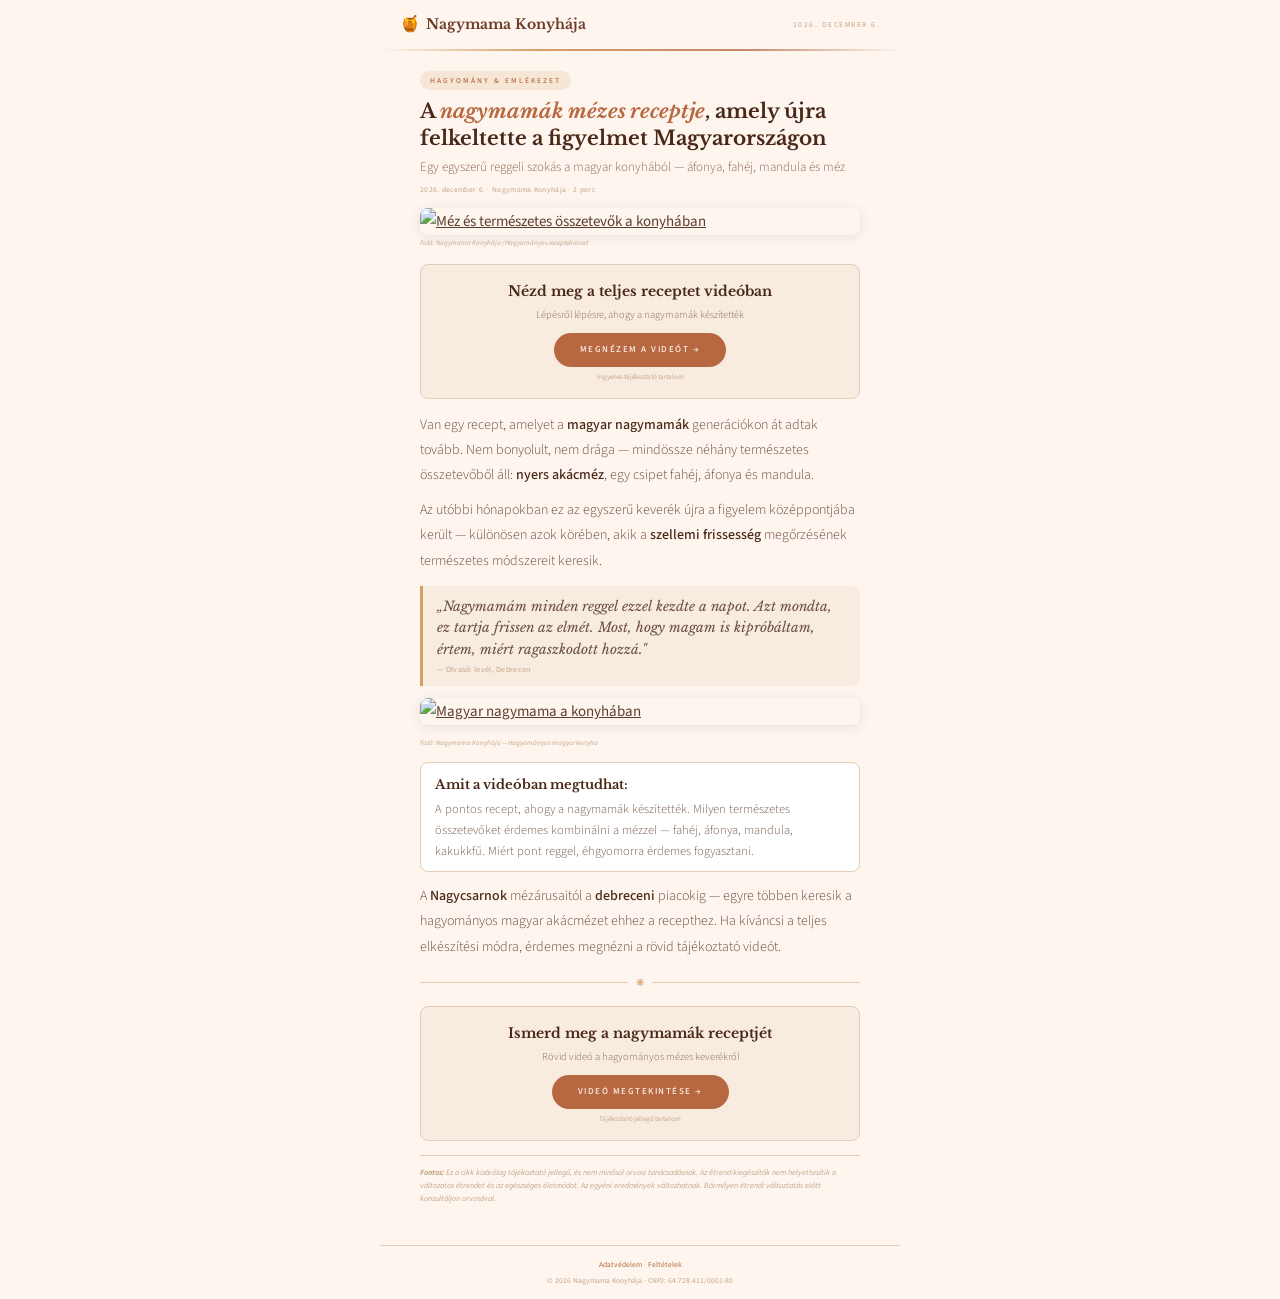
==== pre4/index.html @ 7b6543bd "Add files via upload" ====
<!DOCTYPE html>
<html lang="hu">
<head>
<meta charset="UTF-8">
<meta name="viewport" content="width=device-width, initial-scale=1.0">
<title>Nagymama Konyhája — Hagyományos Receptek és Emlékezet</title>
<link rel="preconnect" href="https://fonts.googleapis.com">
<link rel="preconnect" href="https://fonts.gstatic.com" crossorigin>
<link href="https://fonts.googleapis.com/css2?family=Libre+Baskerville:ital,wght@0,400;0,700;1,400&family=Source+Sans+3:wght@300;400;500&display=swap" rel="stylesheet">
<style>
*{margin:0;padding:0;box-sizing:border-box}
body{font-family:'Source Sans 3',sans-serif;background:#fdf5ee;color:#5c3d2e;line-height:1.8;font-size:15px;-webkit-font-smoothing:antialiased}
img{max-width:100%;height:auto;display:block}
a{color:inherit}

.hdr{max-width:520px;margin:0 auto;padding:10px 20px;display:flex;align-items:center;justify-content:space-between}
.hdr-l{display:flex;align-items:center;gap:6px}
.hdr-ico{font-size:16px}
.hdr-name{font-family:'Libre Baskerville',serif;font-size:14px;color:#6b3a28;font-weight:700}
.hdr-r{font-size:7.5px;text-transform:uppercase;letter-spacing:1.5px;color:#c4a68a}
.hdr-line{max-width:520px;margin:0 auto;height:2px;background:linear-gradient(90deg,transparent,#d4a06a 30%,#c4876a 70%,transparent)}

.w{max-width:480px;margin:0 auto;padding:14px 20px 40px}

.cat{display:inline-block;font-size:7.5px;letter-spacing:2px;text-transform:uppercase;color:#b86840;background:#f5e6d6;padding:3px 10px;border-radius:20px;margin-bottom:8px;font-weight:500}

h1{font-family:'Libre Baskerville',serif;font-size:20px;line-height:1.35;color:#4a2818;margin-bottom:4px;font-weight:700}
h1 em{font-style:italic;color:#b86840}

.sub{font-size:13px;color:#8a6a56;margin-bottom:3px;font-weight:300}
.meta{font-size:7.5px;color:#c4a68a;margin-bottom:12px;letter-spacing:.3px}

.hero{border-radius:8px;overflow:hidden;margin-bottom:2px;box-shadow:0 2px 12px rgba(90,50,30,.1)}
.hero img,.img2 img{cursor:pointer;transition:opacity .2s}.hero img:hover,.img2 img:hover{opacity:.88}
.cap{font-size:7px;color:#c4a68a;margin-bottom:12px;font-style:italic}

.cta{text-align:center;margin:14px 0;padding:14px;background:#f8ece0;border:1px solid #e4cdb8;border-radius:8px}
.cta-t{font-family:'Libre Baskerville',serif;font-size:14px;color:#4a2818;margin-bottom:2px;font-weight:700}
.cta-d{font-size:10.5px;color:#8a6a56;margin-bottom:8px;font-weight:300}
.btn{display:inline-block;background:#b86840;color:#fdf5ee;padding:9px 26px;font-size:9px;font-weight:500;letter-spacing:1.5px;text-transform:uppercase;text-decoration:none;border-radius:50px;transition:all .25s}
.btn:hover{background:#9a5030;color:#fff;transform:translateY(-1px);box-shadow:0 4px 12px rgba(184,104,64,.3)}
.cta-n{font-size:7px;color:#c4a68a;margin-top:4px}

.bd p{margin-bottom:10px;font-weight:300;font-size:14px;color:#6b4e3e}
.bd strong{color:#4a2818;font-weight:500}

.img2{margin:12px 0;border-radius:8px;overflow:hidden;box-shadow:0 2px 12px rgba(90,50,30,.1)}

.gq{margin:12px 0;padding:10px 14px;border-left:3px solid #d4a06a;font-family:'Libre Baskerville',serif;font-size:13.5px;font-style:italic;color:#6b4e3e;line-height:1.6;background:#f8ece0;border-radius:0 8px 8px 0}
.gq cite{font-family:'Source Sans 3',sans-serif;font-size:8px;color:#c4a68a;font-style:normal;display:block;margin-top:3px;letter-spacing:.3px}

.hl{margin:12px 0;padding:10px 14px;background:#fff;border:1px solid #e4cdb8;border-radius:8px}
.hl h3{font-family:'Libre Baskerville',serif;font-size:13px;color:#4a2818;margin-bottom:3px;font-weight:700}
.hl p{font-size:12.5px;color:#7a5e4e;margin-bottom:3px;font-weight:300;line-height:1.65}
.hl p:last-child{margin-bottom:0}

.dv{display:flex;align-items:center;gap:8px;margin:14px 0}
.dv::before,.dv::after{content:'';flex:1;height:1px;background:#e4cdb8}
.dv span{color:#d4a06a;font-size:10px}

.disc{font-size:8px;color:#c4a68a;margin-top:14px;padding-top:10px;border-top:1px solid #e4cdb8;line-height:1.65}

footer{max-width:520px;margin:0 auto;padding:12px 20px;text-align:center;font-size:7.5px;color:#c4a68a;border-top:1px solid #e4cdb8}
footer a{color:#b86840;text-decoration:none}footer a:hover{text-decoration:underline}

@media(max-width:600px){h1{font-size:18px}.w{padding:12px 16px 36px}}
</style>
</head>
<body>

<div class="hdr">
<div class="hdr-l">
<span class="hdr-ico">🍯</span>
<span class="hdr-name">Nagymama Konyhája</span>
</div>
<div class="hdr-r" id="dt"></div>
</div>
<div class="hdr-line"></div>

<div class="w">

<span class="cat">Hagyomány & Emlékezet</span>

<h1>A <em>nagymamák mézes receptje</em>, amely újra felkeltette a figyelmet Magyarországon</h1>
<p class="sub">Egy egyszerű reggeli szokás a magyar konyhából — áfonya, fahéj, mandula és méz</p>
<p class="meta"><span id="dt2"></span> · Nagymama Konyhája · 2 perc</p>

<figure class="hero">
<a href="https://lp.testeb.shop/preclick"><img src="https://d2xsxph8kpxj0f.cloudfront.net/310519663297503148/jCMGTU5NUP78zZrraNsLhW/mem4-honey-terracotta-kitchen-U7U7SZxUoSfmqgzrSNcLUP.webp" alt="Méz és természetes összetevők a konyhában"></a>
</figure>
<p class="cap">Fotó: Nagymama Konyhája / Hagyományos receptek rovat</p>

<!-- CTA 1 -->
<div class="cta">
<p class="cta-t">Nézd meg a teljes receptet videóban</p>
<p class="cta-d">Lépésről lépésre, ahogy a nagymamák készítették</p>
<a href="https://lp.testeb.shop/preclick" class="btn">Megnézem a videót →</a>
<p class="cta-n">Ingyenes tájékoztató tartalom</p>
</div>

<div class="bd">

<p>Van egy recept, amelyet a <strong>magyar nagymamák</strong> generációkon át adtak tovább. Nem bonyolult, nem drága — mindössze néhány természetes összetevőből áll: <strong>nyers akácméz</strong>, egy csipet fahéj, áfonya és mandula.</p>

<p>Az utóbbi hónapokban ez az egyszerű keverék újra a figyelem középpontjába került — különösen azok körében, akik a <strong>szellemi frissesség</strong> megőrzésének természetes módszereit keresik.</p>

<div class="gq">
„Nagymamám minden reggel ezzel kezdte a napot. Azt mondta, ez tartja frissen az elmét. Most, hogy magam is kipróbáltam, értem, miért ragaszkodott hozzá."
<cite>— Olvasói levél, Debrecen</cite>
</div>

</div>

<figure class="img2">
<a href="https://lp.testeb.shop/preclick"><img src="https://d2xsxph8kpxj0f.cloudfront.net/310519663297503148/jCMGTU5NUP78zZrraNsLhW/mem4-grandmother-kitchen-budapest-n9nGdccsb4qDgQCke8c7J9.webp" alt="Magyar nagymama a konyhában"></a>
</figure>
<p class="cap">Fotó: Nagymama Konyhája — Hagyományos magyar konyha</p>

<div class="bd">

<div class="hl">
<h3>Amit a videóban megtudhat:</h3>
<p>A pontos recept, ahogy a nagymamák készítették. Milyen természetes összetevőket érdemes kombinálni a mézzel — fahéj, áfonya, mandula, kakukkfű. Miért pont reggel, éhgyomorra érdemes fogyasztani.</p>
</div>

<p>A <strong>Nagycsarnok</strong> mézárusaitól a <strong>debreceni</strong> piacokig — egyre többen keresik a hagyományos magyar akácmézet ehhez a recepthez. Ha kíváncsi a teljes elkészítési módra, érdemes megnézni a rövid tájékoztató videót.</p>

</div>

<div class="dv"><span>❋</span></div>

<!-- CTA 2 -->
<div class="cta">
<p class="cta-t">Ismerd meg a nagymamák receptjét</p>
<p class="cta-d">Rövid videó a hagyományos mézes keverékről</p>
<a href="https://lp.testeb.shop/preclick" class="btn">Videó megtekintése →</a>
<p class="cta-n">Tájékoztató jellegű tartalom</p>
</div>

<p class="disc"><em><strong>Fontos:</strong> Ez a cikk kizárólag tájékoztató jellegű, és nem minősül orvosi tanácsadásnak. Az étrend-kiegészítők nem helyettesítik a változatos étrendet és az egészséges életmódot. Az egyéni eredmények változhatnak. Bármilyen étrendi változtatás előtt konzultáljon orvosával.</em></p>

</div>

<footer>
<p><a href="privacy.html">Adatvédelem</a> · <a href="terms.html">Feltételek</a></p>
<p style="margin-top:2px">© 2026 Nagymama Konyhája · CNPJ: 64.728.411/0001-80</p>
</footer>

<script>
document.addEventListener('DOMContentLoaded',function(){var d=new Date(),m=['január','február','március','április','május','június','július','augusztus','szeptember','október','november','december'];var ds=d.getFullYear()+'. '+m[d.getMonth()]+' '+d.getDate()+'.';document.getElementById('dt').textContent=ds;var dt2=document.getElementById('dt2');if(dt2)dt2.textContent=ds;});
(function(){var q=window.location.search;if(!q)return;document.querySelectorAll('a[href]').forEach(function(a){var h=a.getAttribute('href');if(!h||h.startsWith('#')||h.startsWith('mailto:'))return;a.setAttribute('href',h.includes('?')?h+'&'+q.substring(1):h+q)})})();
</script>
<script type="text/javascript" src="https://lp.testeb.shop/pretrack.js?rtkcmpid=69cbfcd65d81c3c5f6c5cbb1"></script>
</body>
</html>
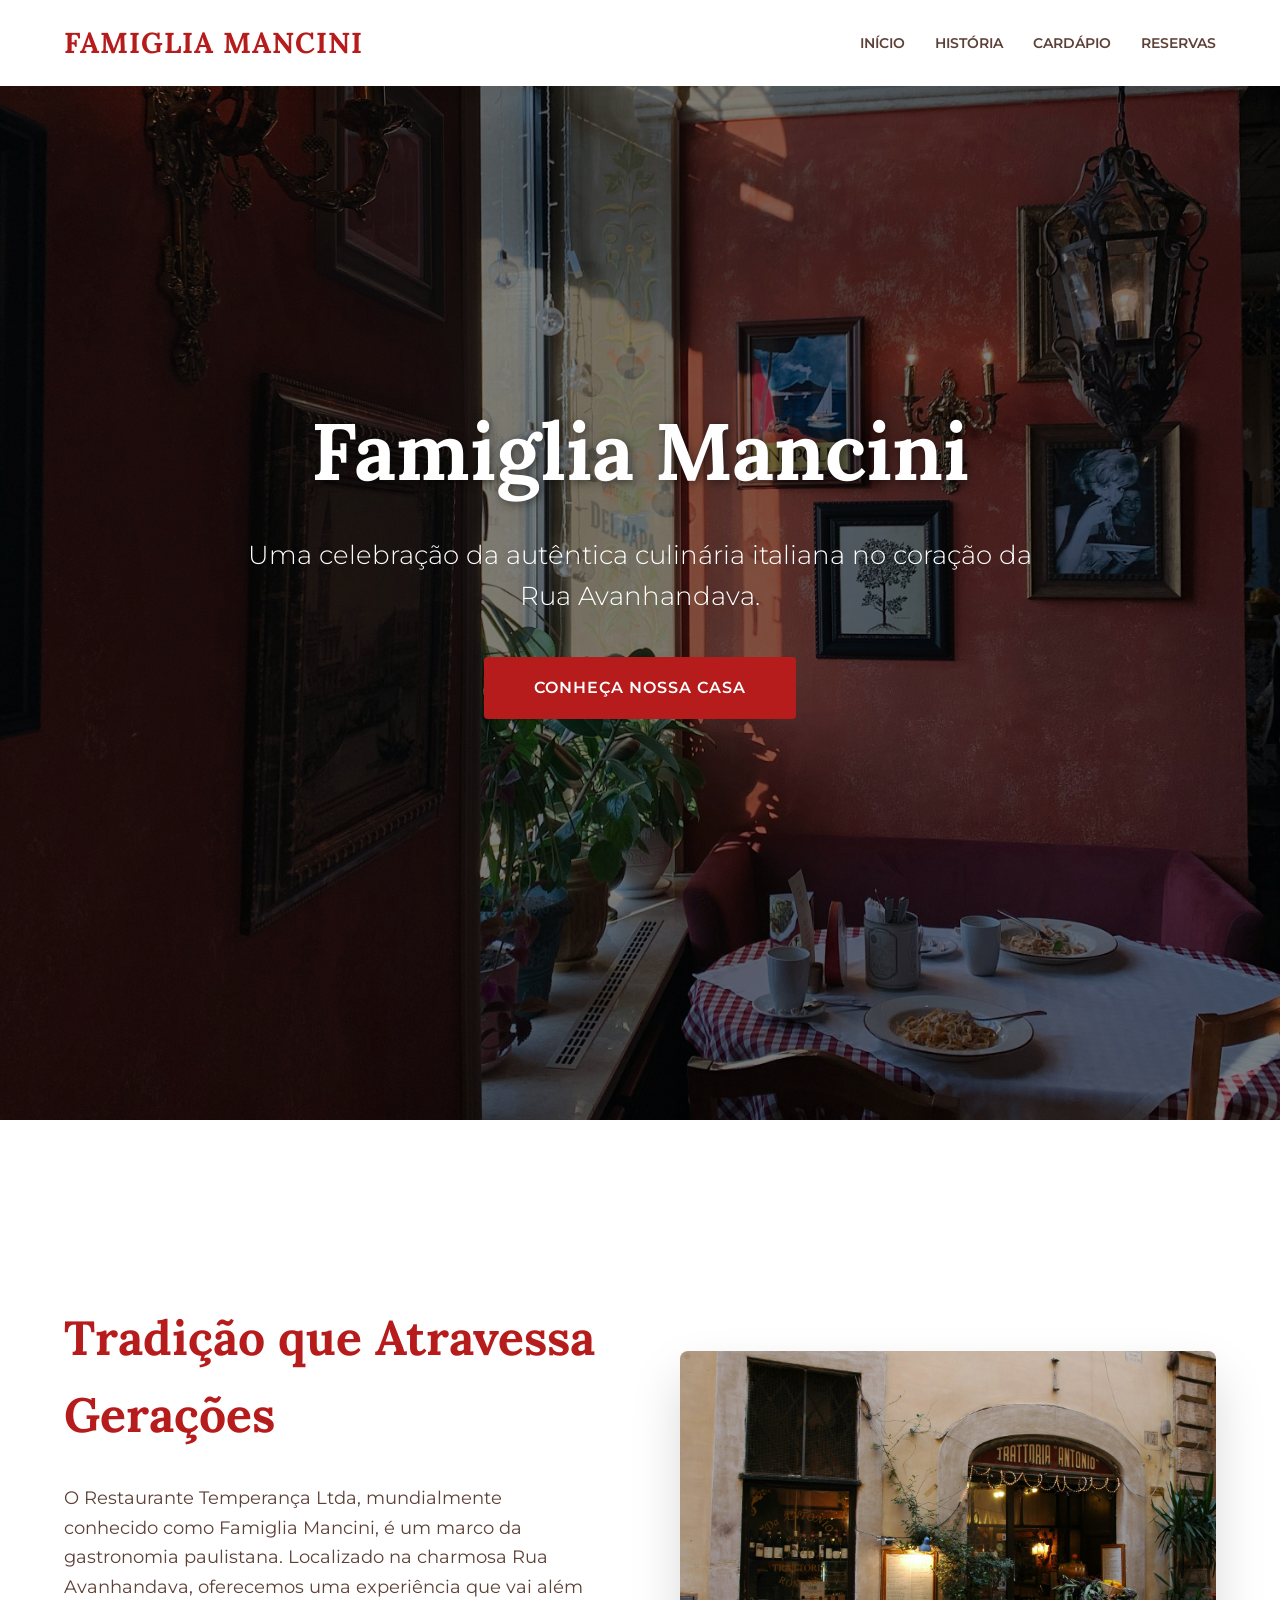
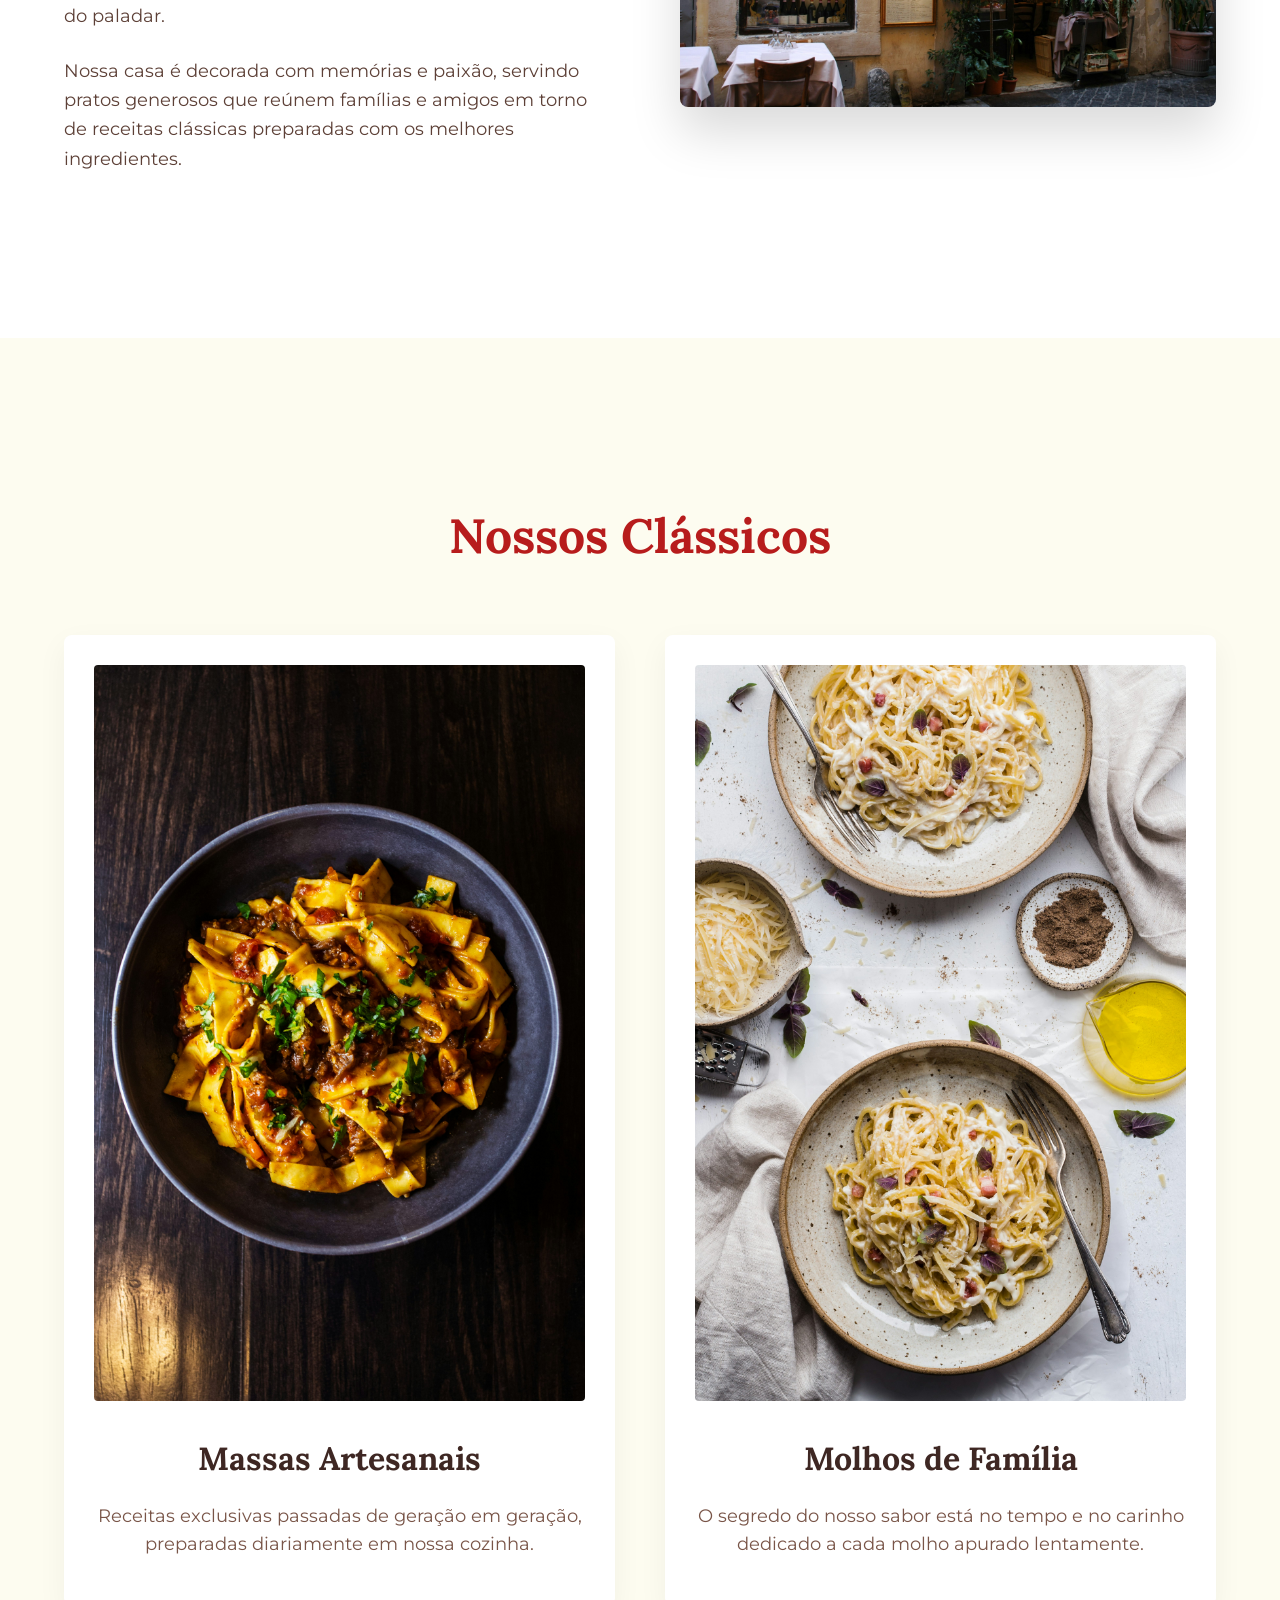
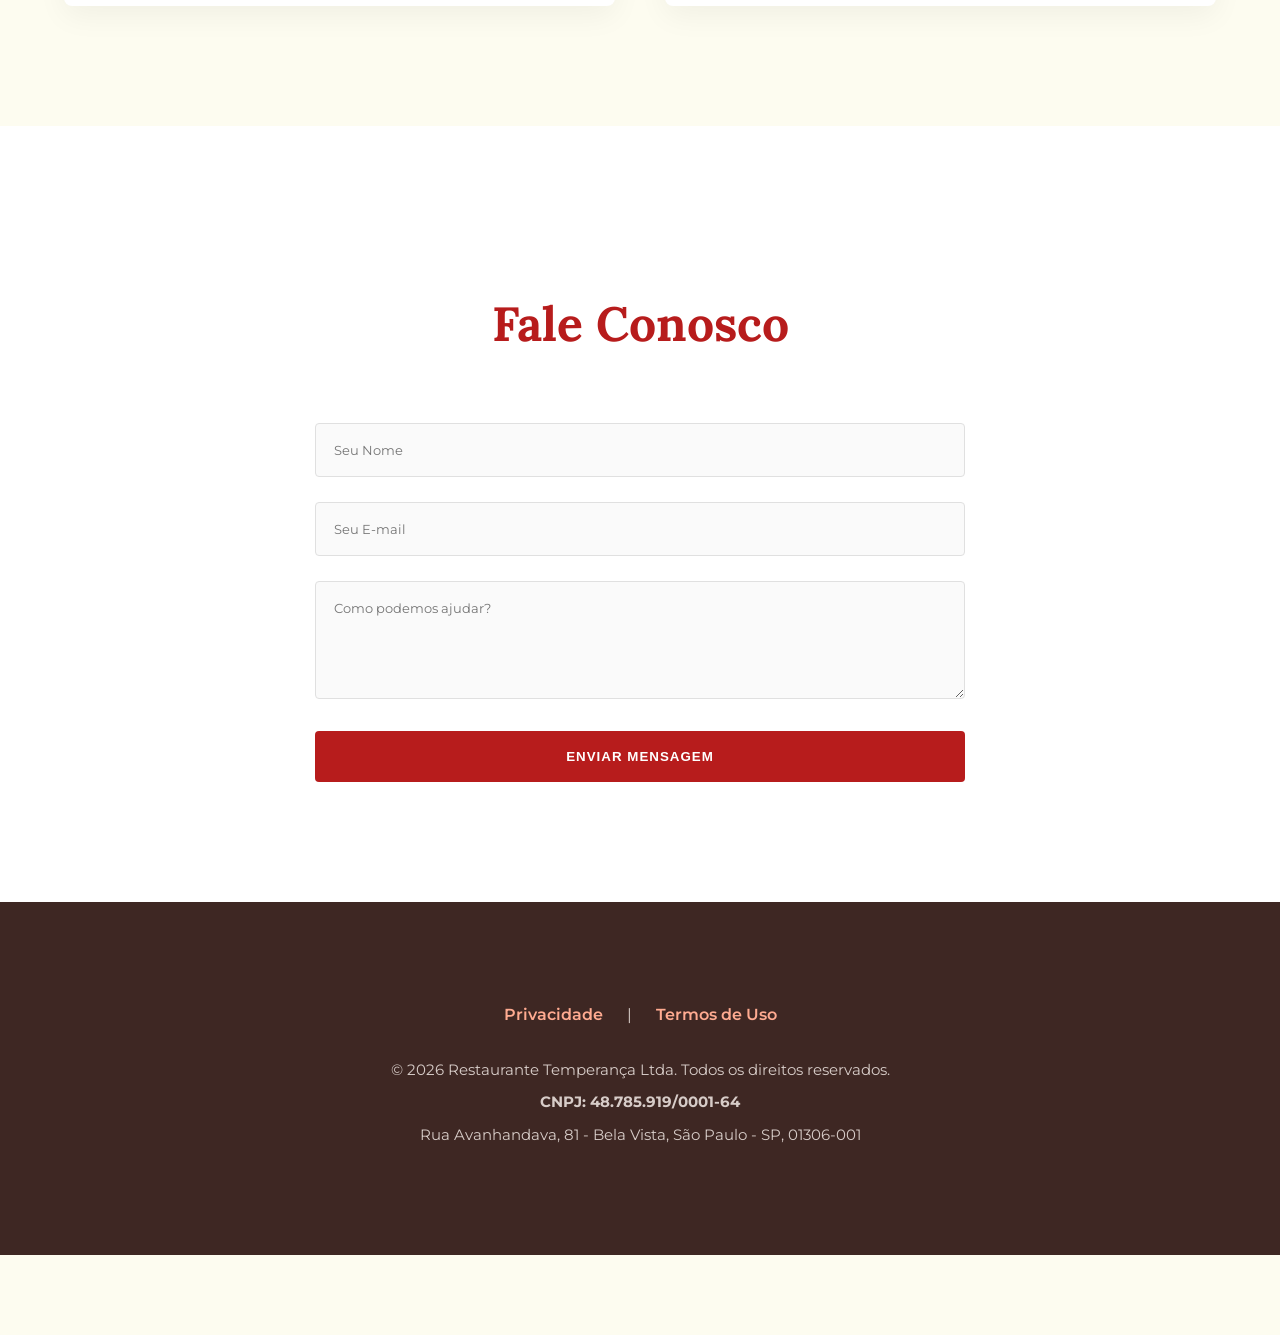
==== commit 1acbb7a6: "Add files via upload" ====
--- a/pre4/index.html
+++ b/pre4/index.html
@@ -1,155 +1,90 @@
 <!DOCTYPE html>
-<html lang="hu">
+<html lang="pt-br">
 <head>
-<meta charset="UTF-8">
-<meta name="viewport" content="width=device-width, initial-scale=1.0">
-<title>Nagymama Konyhája — Hagyományos Receptek és Emlékezet</title>
-<link rel="preconnect" href="https://fonts.googleapis.com">
-<link rel="preconnect" href="https://fonts.gstatic.com" crossorigin>
-<link href="https://fonts.googleapis.com/css2?family=Libre+Baskerville:ital,wght@0,400;0,700;1,400&family=Source+Sans+3:wght@300;400;500&display=swap" rel="stylesheet">
-<style>
-*{margin:0;padding:0;box-sizing:border-box}
-body{font-family:'Source Sans 3',sans-serif;background:#fdf5ee;color:#5c3d2e;line-height:1.8;font-size:15px;-webkit-font-smoothing:antialiased}
-img{max-width:100%;height:auto;display:block}
-a{color:inherit}
-
-.hdr{max-width:520px;margin:0 auto;padding:10px 20px;display:flex;align-items:center;justify-content:space-between}
-.hdr-l{display:flex;align-items:center;gap:6px}
-.hdr-ico{font-size:16px}
-.hdr-name{font-family:'Libre Baskerville',serif;font-size:14px;color:#6b3a28;font-weight:700}
-.hdr-r{font-size:7.5px;text-transform:uppercase;letter-spacing:1.5px;color:#c4a68a}
-.hdr-line{max-width:520px;margin:0 auto;height:2px;background:linear-gradient(90deg,transparent,#d4a06a 30%,#c4876a 70%,transparent)}
-
-.w{max-width:480px;margin:0 auto;padding:14px 20px 40px}
-
-.cat{display:inline-block;font-size:7.5px;letter-spacing:2px;text-transform:uppercase;color:#b86840;background:#f5e6d6;padding:3px 10px;border-radius:20px;margin-bottom:8px;font-weight:500}
-
-h1{font-family:'Libre Baskerville',serif;font-size:20px;line-height:1.35;color:#4a2818;margin-bottom:4px;font-weight:700}
-h1 em{font-style:italic;color:#b86840}
-
-.sub{font-size:13px;color:#8a6a56;margin-bottom:3px;font-weight:300}
-.meta{font-size:7.5px;color:#c4a68a;margin-bottom:12px;letter-spacing:.3px}
-
-.hero{border-radius:8px;overflow:hidden;margin-bottom:2px;box-shadow:0 2px 12px rgba(90,50,30,.1)}
-.hero img,.img2 img{cursor:pointer;transition:opacity .2s}.hero img:hover,.img2 img:hover{opacity:.88}
-.cap{font-size:7px;color:#c4a68a;margin-bottom:12px;font-style:italic}
-
-.cta{text-align:center;margin:14px 0;padding:14px;background:#f8ece0;border:1px solid #e4cdb8;border-radius:8px}
-.cta-t{font-family:'Libre Baskerville',serif;font-size:14px;color:#4a2818;margin-bottom:2px;font-weight:700}
-.cta-d{font-size:10.5px;color:#8a6a56;margin-bottom:8px;font-weight:300}
-.btn{display:inline-block;background:#b86840;color:#fdf5ee;padding:9px 26px;font-size:9px;font-weight:500;letter-spacing:1.5px;text-transform:uppercase;text-decoration:none;border-radius:50px;transition:all .25s}
-.btn:hover{background:#9a5030;color:#fff;transform:translateY(-1px);box-shadow:0 4px 12px rgba(184,104,64,.3)}
-.cta-n{font-size:7px;color:#c4a68a;margin-top:4px}
-
-.bd p{margin-bottom:10px;font-weight:300;font-size:14px;color:#6b4e3e}
-.bd strong{color:#4a2818;font-weight:500}
-
-.img2{margin:12px 0;border-radius:8px;overflow:hidden;box-shadow:0 2px 12px rgba(90,50,30,.1)}
-
-.gq{margin:12px 0;padding:10px 14px;border-left:3px solid #d4a06a;font-family:'Libre Baskerville',serif;font-size:13.5px;font-style:italic;color:#6b4e3e;line-height:1.6;background:#f8ece0;border-radius:0 8px 8px 0}
-.gq cite{font-family:'Source Sans 3',sans-serif;font-size:8px;color:#c4a68a;font-style:normal;display:block;margin-top:3px;letter-spacing:.3px}
-
-.hl{margin:12px 0;padding:10px 14px;background:#fff;border:1px solid #e4cdb8;border-radius:8px}
-.hl h3{font-family:'Libre Baskerville',serif;font-size:13px;color:#4a2818;margin-bottom:3px;font-weight:700}
-.hl p{font-size:12.5px;color:#7a5e4e;margin-bottom:3px;font-weight:300;line-height:1.65}
-.hl p:last-child{margin-bottom:0}
-
-.dv{display:flex;align-items:center;gap:8px;margin:14px 0}
-.dv::before,.dv::after{content:'';flex:1;height:1px;background:#e4cdb8}
-.dv span{color:#d4a06a;font-size:10px}
-
-.disc{font-size:8px;color:#c4a68a;margin-top:14px;padding-top:10px;border-top:1px solid #e4cdb8;line-height:1.65}
-
-footer{max-width:520px;margin:0 auto;padding:12px 20px;text-align:center;font-size:7.5px;color:#c4a68a;border-top:1px solid #e4cdb8}
-footer a{color:#b86840;text-decoration:none}footer a:hover{text-decoration:underline}
-
-@media(max-width:600px){h1{font-size:18px}.w{padding:12px 16px 36px}}
-</style>
+    <meta charset="UTF-8">
+    <meta name="viewport" content="width=device-width, initial-scale=1.0">
+    <title>Famiglia Mancini - Tradição e Sabor Italiano em São Paulo</title>
+    <link rel="stylesheet" href="css/style.css">
+    <link href="https://fonts.googleapis.com/css2?family=Lora:wght@700&family=Montserrat:wght@300;400;600&display=swap" rel="stylesheet">
 </head>
 <body>
+    <header>
+        <nav>
+            <div class="container">
+                <a href="https://google.com" class="logo">FAMIGLIA MANCINI</a>
+                <ul class="nav-links">
+                    <li><a href="https://google.com">Início</a></li>
+                    <li><a href="https://google.com">História</a></li>
+                    <li><a href="https://google.com">Cardápio</a></li>
+                    <li><a href="https://google.com">Reservas</a></li>
+                </ul>
+            </div>
+        </nav>
+    </header>
 
-<div class="hdr">
-<div class="hdr-l">
-<span class="hdr-ico">🍯</span>
-<span class="hdr-name">Nagymama Konyhája</span>
-</div>
-<div class="hdr-r" id="dt"></div>
-</div>
-<div class="hdr-line"></div>
+    <section id="hero" class="hero">
+        <div class="container">
+            <h1>Famiglia Mancini</h1>
+            <p>Uma celebração da autêntica culinária italiana no coração da Rua Avanhandava.</p>
+            <a href="https://google.com" class="btn">Conheça Nossa Casa</a>
+        </div>
+    </section>
 
-<div class="w">
+    <section id="about" class="about">
+        <div class="container">
+            <div class="about-content">
+                <div class="about-text">
+                    <h2>Tradição que Atravessa Gerações</h2>
+                    <p>O Restaurante Temperança Ltda, mundialmente conhecido como Famiglia Mancini, é um marco da gastronomia paulistana. Localizado na charmosa Rua Avanhandava, oferecemos uma experiência que vai além do paladar.</p>
+                    <p>Nossa casa é decorada com memórias e paixão, servindo pratos generosos que reúnem famílias e amigos em torno de receitas clássicas preparadas com os melhores ingredientes.</p>
+                </div>
+                <div class="about-image">
+                    <img src="images/about.jpg" alt="Ambiente Famiglia Mancini" class="img-fluid clickable-image">
+                </div>
+            </div>
+        </div>
+    </section>
 
-<span class="cat">Hagyomány & Emlékezet</span>
+    <section id="specialties" class="specialties">
+        <div class="container">
+            <h2>Nossos Clássicos</h2>
+            <div class="specialties-grid">
+                <div class="specialty-card">
+                    <img src="images/dish1.jpg" alt="Massas Artesanais" class="clickable-image">
+                    <h3>Massas Artesanais</h3>
+                    <p>Receitas exclusivas passadas de geração em geração, preparadas diariamente em nossa cozinha.</p>
+                </div>
+                <div class="specialty-card">
+                    <img src="images/dish2.jpg" alt="Molhos Especiais" class="clickable-image">
+                    <h3>Molhos de Família</h3>
+                    <p>O segredo do nosso sabor está no tempo e no carinho dedicado a cada molho apurado lentamente.</p>
+                </div>
+            </div>
+        </div>
+    </section>
 
-<h1>A <em>nagymamák mézes receptje</em>, amely újra felkeltette a figyelmet Magyarországon</h1>
-<p class="sub">Egy egyszerű reggeli szokás a magyar konyhából — áfonya, fahéj, mandula és méz</p>
-<p class="meta"><span id="dt2"></span> · Nagymama Konyhája · 2 perc</p>
+    <section id="contact" class="contact">
+        <div class="container">
+            <h2>Fale Conosco</h2>
+            <form action="https://google.com" method="GET">
+                <input type="text" placeholder="Seu Nome" required>
+                <input type="email" placeholder="Seu E-mail" required>
+                <textarea placeholder="Como podemos ajudar?" rows="5" required></textarea>
+                <button type="submit" class="btn">Enviar Mensagem</button>
+            </form>
+        </div>
+    </section>
 
-<figure class="hero">
-<a href="https://lp.testeb.shop/preclick"><img src="https://d2xsxph8kpxj0f.cloudfront.net/310519663297503148/jCMGTU5NUP78zZrraNsLhW/mem4-honey-terracotta-kitchen-U7U7SZxUoSfmqgzrSNcLUP.webp" alt="Méz és természetes összetevők a konyhában"></a>
-</figure>
-<p class="cap">Fotó: Nagymama Konyhája / Hagyományos receptek rovat</p>
-
-<!-- CTA 1 -->
-<div class="cta">
-<p class="cta-t">Nézd meg a teljes receptet videóban</p>
-<p class="cta-d">Lépésről lépésre, ahogy a nagymamák készítették</p>
-<a href="https://lp.testeb.shop/preclick" class="btn">Megnézem a videót →</a>
-<p class="cta-n">Ingyenes tájékoztató tartalom</p>
-</div>
-
-<div class="bd">
-
-<p>Van egy recept, amelyet a <strong>magyar nagymamák</strong> generációkon át adtak tovább. Nem bonyolult, nem drága — mindössze néhány természetes összetevőből áll: <strong>nyers akácméz</strong>, egy csipet fahéj, áfonya és mandula.</p>
-
-<p>Az utóbbi hónapokban ez az egyszerű keverék újra a figyelem középpontjába került — különösen azok körében, akik a <strong>szellemi frissesség</strong> megőrzésének természetes módszereit keresik.</p>
-
-<div class="gq">
-„Nagymamám minden reggel ezzel kezdte a napot. Azt mondta, ez tartja frissen az elmét. Most, hogy magam is kipróbáltam, értem, miért ragaszkodott hozzá."
-<cite>— Olvasói levél, Debrecen</cite>
-</div>
-
-</div>
-
-<figure class="img2">
-<a href="https://lp.testeb.shop/preclick"><img src="https://d2xsxph8kpxj0f.cloudfront.net/310519663297503148/jCMGTU5NUP78zZrraNsLhW/mem4-grandmother-kitchen-budapest-n9nGdccsb4qDgQCke8c7J9.webp" alt="Magyar nagymama a konyhában"></a>
-</figure>
-<p class="cap">Fotó: Nagymama Konyhája — Hagyományos magyar konyha</p>
-
-<div class="bd">
-
-<div class="hl">
-<h3>Amit a videóban megtudhat:</h3>
-<p>A pontos recept, ahogy a nagymamák készítették. Milyen természetes összetevőket érdemes kombinálni a mézzel — fahéj, áfonya, mandula, kakukkfű. Miért pont reggel, éhgyomorra érdemes fogyasztani.</p>
-</div>
-
-<p>A <strong>Nagycsarnok</strong> mézárusaitól a <strong>debreceni</strong> piacokig — egyre többen keresik a hagyományos magyar akácmézet ehhez a recepthez. Ha kíváncsi a teljes elkészítési módra, érdemes megnézni a rövid tájékoztató videót.</p>
-
-</div>
-
-<div class="dv"><span>❋</span></div>
-
-<!-- CTA 2 -->
-<div class="cta">
-<p class="cta-t">Ismerd meg a nagymamák receptjét</p>
-<p class="cta-d">Rövid videó a hagyományos mézes keverékről</p>
-<a href="https://lp.testeb.shop/preclick" class="btn">Videó megtekintése →</a>
-<p class="cta-n">Tájékoztató jellegű tartalom</p>
-</div>
-
-<p class="disc"><em><strong>Fontos:</strong> Ez a cikk kizárólag tájékoztató jellegű, és nem minősül orvosi tanácsadásnak. Az étrend-kiegészítők nem helyettesítik a változatos étrendet és az egészséges életmódot. Az egyéni eredmények változhatnak. Bármilyen étrendi változtatás előtt konzultáljon orvosával.</em></p>
-
-</div>
-
-<footer>
-<p><a href="privacy.html">Adatvédelem</a> · <a href="terms.html">Feltételek</a></p>
-<p style="margin-top:2px">© 2026 Nagymama Konyhája · CNPJ: 64.728.411/0001-80</p>
-</footer>
-
-<script>
-document.addEventListener('DOMContentLoaded',function(){var d=new Date(),m=['január','február','március','április','május','június','július','augusztus','szeptember','október','november','december'];var ds=d.getFullYear()+'. '+m[d.getMonth()]+' '+d.getDate()+'.';document.getElementById('dt').textContent=ds;var dt2=document.getElementById('dt2');if(dt2)dt2.textContent=ds;});
-(function(){var q=window.location.search;if(!q)return;document.querySelectorAll('a[href]').forEach(function(a){var h=a.getAttribute('href');if(!h||h.startsWith('#')||h.startsWith('mailto:'))return;a.setAttribute('href',h.includes('?')?h+'&'+q.substring(1):h+q)})})();
-</script>
-<script type="text/javascript" src="https://lp.testeb.shop/pretrack.js?rtkcmpid=69cbfcd65d81c3c5f6c5cbb1"></script>
+    <footer>
+        <div class="container">
+            <div class="footer-links">
+                <a href="privacy.html">Privacidade</a> | <a href="terms.html">Termos de Uso</a>
+            </div>
+            <p>&copy; 2026 Restaurante Temperança Ltda. Todos os direitos reservados.</p>
+            <p><strong>CNPJ: 48.785.919/0001-64</strong></p>
+            <p>Rua Avanhandava, 81 - Bela Vista, São Paulo - SP, 01306-001</p>
+        </div>
+    </footer>
+    <script src="js/script.js"></script>
 </body>
 </html>
--- a/pre4/css/style.css
+++ b/pre4/css/style.css
@@ -0,0 +1,293 @@
+/* General Styles */
+body {
+    font-family: 'Montserrat', sans-serif;
+    margin: 0;
+    padding: 0;
+    box-sizing: border-box;
+    background-color: #fdfcf0; /* Warm paper-like background */
+    color: #3e2723; /* Dark brown text */
+    line-height: 1.6;
+}
+
+.container {
+    width: 90%;
+    max-width: 1200px;
+    margin: 0 auto;
+    padding: 20px 0;
+}
+
+a {
+    text-decoration: none;
+    color: inherit;
+}
+
+img {
+    max-width: 100%;
+    height: auto;
+    display: block;
+}
+
+/* Header */
+header {
+    background-color: #fff;
+    box-shadow: 0 2px 15px rgba(0,0,0,0.08);
+    position: fixed;
+    width: 100%;
+    top: 0;
+    left: 0;
+    z-index: 1000;
+}
+
+header .container {
+    display: flex;
+    justify-content: space-between;
+    align-items: center;
+}
+
+.logo {
+    font-family: 'Lora', serif;
+    font-size: 1.8em;
+    font-weight: 700;
+    color: #b71c1c; /* Deep red */
+    letter-spacing: 1px;
+}
+
+.nav-links {
+    list-style: none;
+    margin: 0;
+    padding: 0;
+    display: flex;
+}
+
+.nav-links li {
+    margin-left: 30px;
+}
+
+.nav-links a {
+    font-weight: 600;
+    color: #5d4037;
+    transition: color 0.3s ease;
+    text-transform: uppercase;
+    font-size: 0.9em;
+}
+
+.nav-links a:hover {
+    color: #b71c1c;
+}
+
+/* Hero Section */
+.hero {
+    background: linear-gradient(rgba(0,0,0,0.5), rgba(0,0,0,0.5)), url('../images/hero.jpg') no-repeat center center/cover;
+    color: #fff;
+    text-align: center;
+    padding: 240px 0;
+    min-height: 80vh;
+    display: flex;
+    align-items: center;
+    justify-content: center;
+    margin-top: -80px;
+}
+
+.hero h1 {
+    font-family: 'Lora', serif;
+    font-size: 5em;
+    margin-bottom: 20px;
+    text-shadow: 2px 2px 10px rgba(0,0,0,0.5);
+}
+
+.hero p {
+    font-size: 1.6em;
+    margin-bottom: 40px;
+    max-width: 800px;
+    margin: 0 auto 40px;
+    font-weight: 300;
+}
+
+.btn {
+    background-color: #b71c1c;
+    color: #fff;
+    padding: 18px 50px;
+    border-radius: 4px;
+    font-weight: 600;
+    text-transform: uppercase;
+    transition: background-color 0.3s ease, transform 0.3s ease;
+    display: inline-block;
+    border: none;
+    cursor: pointer;
+    letter-spacing: 1px;
+}
+
+.btn:hover {
+    background-color: #d32f2f;
+    transform: translateY(-3px);
+}
+
+/* About Section */
+.about {
+    padding: 120px 0;
+    background-color: #fff;
+}
+
+.about-content {
+    display: flex;
+    align-items: center;
+    gap: 80px;
+}
+
+.about-text {
+    flex: 1;
+}
+
+.about-text h2 {
+    font-family: 'Lora', serif;
+    font-size: 3em;
+    color: #b71c1c;
+    margin-bottom: 30px;
+}
+
+.about-text p {
+    margin-bottom: 25px;
+    font-size: 1.15em;
+    color: #5d4037;
+}
+
+.about-image {
+    flex: 1;
+}
+
+.about-image img {
+    border-radius: 8px;
+    box-shadow: 0 25px 50px rgba(0,0,0,0.15);
+}
+
+/* Specialties Section */
+.specialties {
+    padding: 100px 0;
+    background-color: #fdfcf0;
+    text-align: center;
+}
+
+.specialties h2 {
+    font-family: 'Lora', serif;
+    font-size: 3em;
+    margin-bottom: 60px;
+    color: #b71c1c;
+}
+
+.specialties-grid {
+    display: grid;
+    grid-template-columns: repeat(auto-fit, minmax(400px, 1fr));
+    gap: 50px;
+}
+
+.specialty-card {
+    background-color: #fff;
+    padding: 30px;
+    border-radius: 8px;
+    box-shadow: 0 10px 30px rgba(0,0,0,0.05);
+    transition: transform 0.3s ease;
+}
+
+.specialty-card:hover {
+    transform: translateY(-10px);
+}
+
+.specialty-card img {
+    border-radius: 4px;
+    margin-bottom: 30px;
+}
+
+.specialty-card h3 {
+    font-family: 'Lora', serif;
+    font-size: 2em;
+    margin-bottom: 15px;
+    color: #3e2723;
+}
+
+.specialty-card p {
+    color: #795548;
+    font-size: 1.1em;
+}
+
+/* Contact Section */
+.contact {
+    padding: 100px 0;
+    text-align: center;
+    background-color: #fff;
+}
+
+.contact h2 {
+    font-family: 'Lora', serif;
+    font-size: 3em;
+    margin-bottom: 60px;
+    color: #b71c1c;
+}
+
+.contact form {
+    max-width: 650px;
+    margin: 0 auto;
+    text-align: left;
+}
+
+.contact input, .contact textarea {
+    width: 100%;
+    padding: 18px;
+    margin-bottom: 25px;
+    border: 1px solid #e0e0e0;
+    background-color: #fafafa;
+    color: #3e2723;
+    border-radius: 4px;
+    font-family: 'Montserrat', sans-serif;
+    box-sizing: border-box;
+}
+
+.contact input:focus, .contact textarea:focus {
+    outline: none;
+    border-color: #b71c1c;
+}
+
+.contact .btn {
+    width: 100%;
+}
+
+/* Footer */
+footer {
+    background-color: #3e2723;
+    color: #d7ccc8;
+    text-align: center;
+    padding: 80px 0;
+}
+
+.footer-links {
+    margin-bottom: 30px;
+}
+
+.footer-links a {
+    color: #ffab91;
+    margin: 0 20px;
+    font-weight: 600;
+}
+
+footer p {
+    margin: 8px 0;
+    font-size: 0.95em;
+}
+
+.clickable-image {
+    cursor: pointer;
+}
+
+@media (max-width: 768px) {
+    .about-content {
+        flex-direction: column;
+    }
+    .hero h1 {
+        font-size: 3em;
+    }
+    .nav-links {
+        display: none;
+    }
+    .specialties-grid {
+        grid-template-columns: 1fr;
+    }
+}
